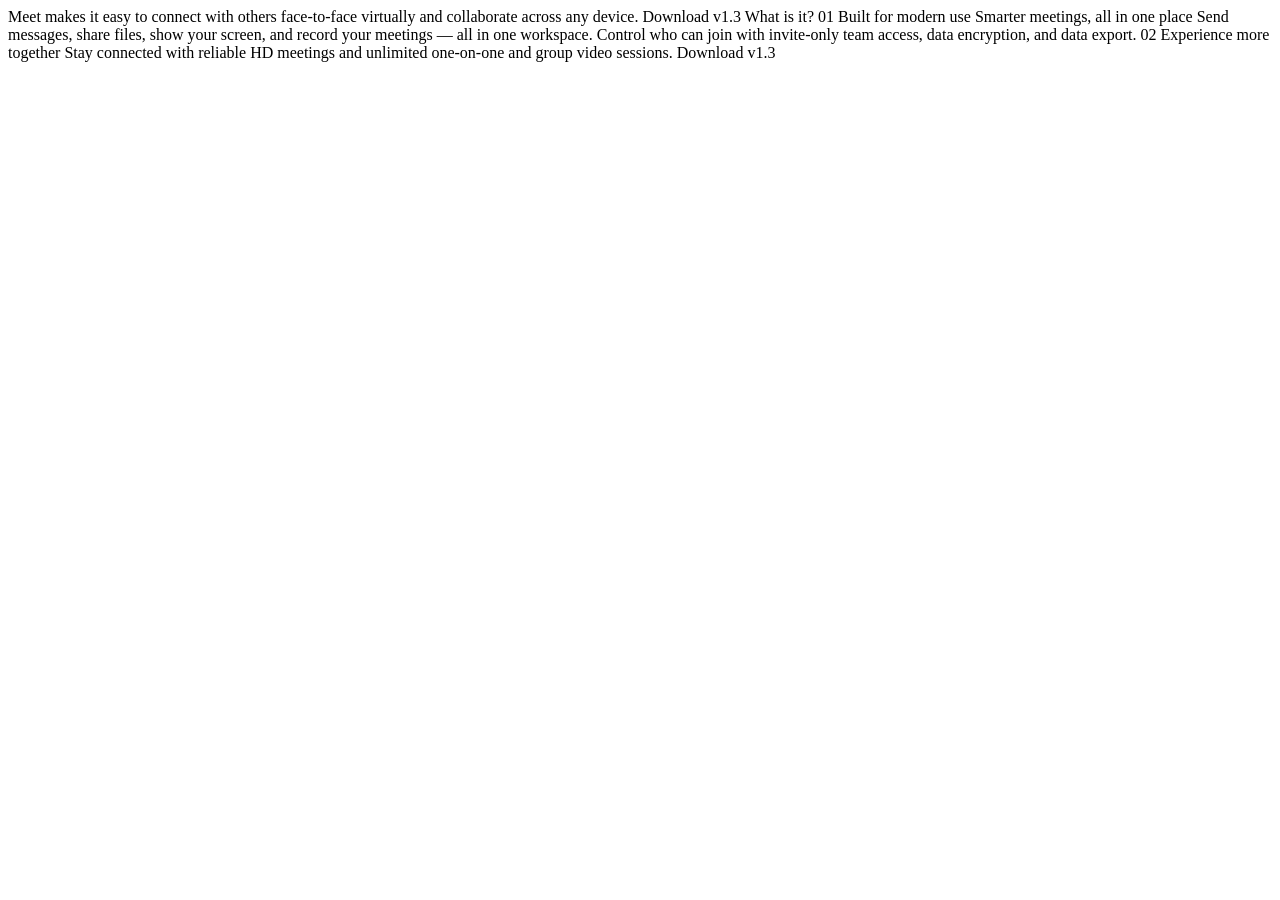
==== starter-code/index.html @ adf5d8d9 "Created repository on Git Hub for the Frontend Mentor Meet Landing Page Challenge" ====
<!DOCTYPE html>
<html lang="en">
<head>
  <meta charset="UTF-8">
  <meta name="viewport" content="width=device-width, initial-scale=1.0">

  <link rel="icon" type="image/png" sizes="32x32" href="./assets/favicon-32x32.png">
  
  <title>Frontend Mentor | Meet landing page</title>
</head>
<body>
  Meet makes it easy to connect with others face-to-face virtually and collaborate across any device.

  Download v1.3
  What is it?

  01
  Built for modern use

  Smarter meetings, all in one place

  Send messages, share files, show your screen, and record your meetings — all in one 
  workspace. Control who can join with invite-only team access, data encryption, and data export.

  02
  Experience more together
  Stay connected with reliable HD meetings and unlimited one-on-one and group video sessions.

  Download v1.3
</body>
</html>
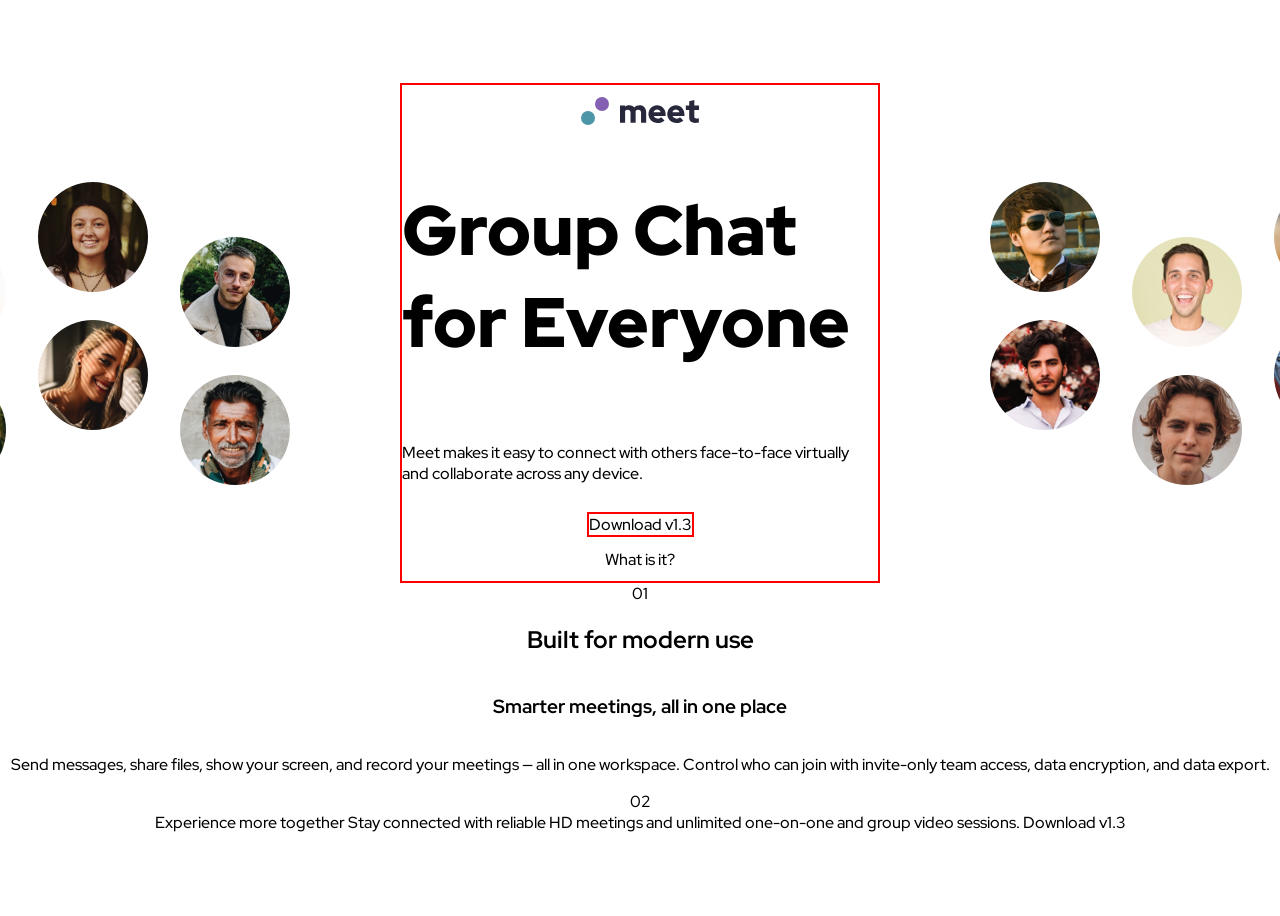
==== commit 493107dc: "Worked on Positioning for first section of Desktop. Used grid to postion the two images & the text w" ====
--- a/starter-code/index.html
+++ b/starter-code/index.html
@@ -1,31 +1,49 @@
-<!DOCTYPE html>
+<!doctype html>
 <html lang="en">
-<head>
-  <meta charset="UTF-8">
-  <meta name="viewport" content="width=device-width, initial-scale=1.0">
+  <head>
+    <meta charset="UTF-8" />
+    <meta name="viewport" content="width=device-width, initial-scale=1.0" />
 
-  <link rel="icon" type="image/png" sizes="32x32" href="./assets/favicon-32x32.png">
-  
-  <title>Frontend Mentor | Meet landing page</title>
-</head>
-<body>
-  Meet makes it easy to connect with others face-to-face virtually and collaborate across any device.
-
-  Download v1.3
-  What is it?
-
-  01
-  Built for modern use
-
-  Smarter meetings, all in one place
-
-  Send messages, share files, show your screen, and record your meetings — all in one 
-  workspace. Control who can join with invite-only team access, data encryption, and data export.
-
-  02
-  Experience more together
-  Stay connected with reliable HD meetings and unlimited one-on-one and group video sessions.
-
-  Download v1.3
-</body>
-</html>+    <link
+      rel="icon"
+      type="image/png"
+      sizes="32x32"
+      href="./assets/favicon-32x32.png"
+    />
+    <link rel="stylesheet" href="reset.css" />
+    <link rel="stylesheet" href="app.css" />
+    <title>Frontend Mentor | Meet landing page</title>
+  </head>
+  <body>
+    <div class="beginning">
+      <div class="text-content">
+        <img src="assets/logo.svg" alt="Company Logo" />
+        <h1>Group Chat for Everyone</h1>
+        <p>
+          Meet makes it easy to connect with others face-to-face virtually and
+          collaborate across any device.
+        </p>
+        <span class="download">Download v1.3</span>
+        <span class="explination">What is it?</span>
+      </div>
+      <img class="hero-left" src="assets/desktop/image-hero-left.png" alt="" />
+      <img
+        class="hero-right"
+        src="assets/desktop/image-hero-right.png"
+        alt=""
+      />
+    </div>
+    <div class="01-pagebreak">01</div>
+    <!-- Images go here  -->
+    <h2>Built for modern use</h2>
+    <h3>Smarter meetings, all in one place</h3>
+    <p>
+      Send messages, share files, show your screen, and record your meetings —
+      all in one workspace. Control who can join with invite-only team access,
+      data encryption, and data export.
+    </p>
+    <div class="02-pagebreak">02</div>
+    Experience more together Stay connected with reliable HD meetings and
+    unlimited one-on-one and group video sessions. Download v1.3
+  </body>
+</html>
--- a/starter-code/app.css
+++ b/starter-code/app.css
@@ -0,0 +1,71 @@
+@import url("https://fonts.googleapis.com/css2?family=Red+Hat+Display:ital,wght@0,300..900;1,300..900&display=swap");
+
+:root {
+  /* Primary */
+
+  --Cyan-600: hsl(192, 37%, 48%);
+  --Purple-600: hsl(268, 34%, 53%);
+
+  /* Secondary */
+
+  --Cyan-300: hsl(192, 90%, 77%);
+  --Purple-300: hsl(268, 100%, 86%);
+
+  /* Nuetral */
+
+  --Slate-900: hsl(240, 21%, 20%);
+  -slate-600: hsl(240, 10%, 57%);
+  -white: hsl(0, 0%, 98%);
+}
+
+body {
+  font-family: "Red Hat Display", sans-serif;
+  display: flex;
+  flex-direction: column;
+  justify-content: center;
+  align-items: center;
+  min-height: 100vh;
+  font-weight: 500;
+}
+
+.beginning {
+  display: grid;
+  grid-template-columns: repeat(3, 1fr);
+  height: 500px;
+  width: 1440px;
+}
+
+.hero-right {
+  justify-self: end;
+  align-self: center;
+  position: relative;
+  left: 1.5rem;
+  grid-column: 3;
+}
+
+.hero-left {
+  justify-self: start;
+  align-self: center;
+  position: relative;
+  right: 1.5rem;
+  grid-column: 1;
+}
+
+.text-content {
+  border: 2px solid red;
+  display: flex;
+  flex-direction: column;
+  justify-content: space-evenly;
+  align-items: center;
+  grid-column: 2;
+  grid-row: 1/2;
+}
+
+.text-content h1 {
+  font-size: 70px;
+  font-weight: 900;
+}
+
+.download {
+  border: 2px solid red;
+}
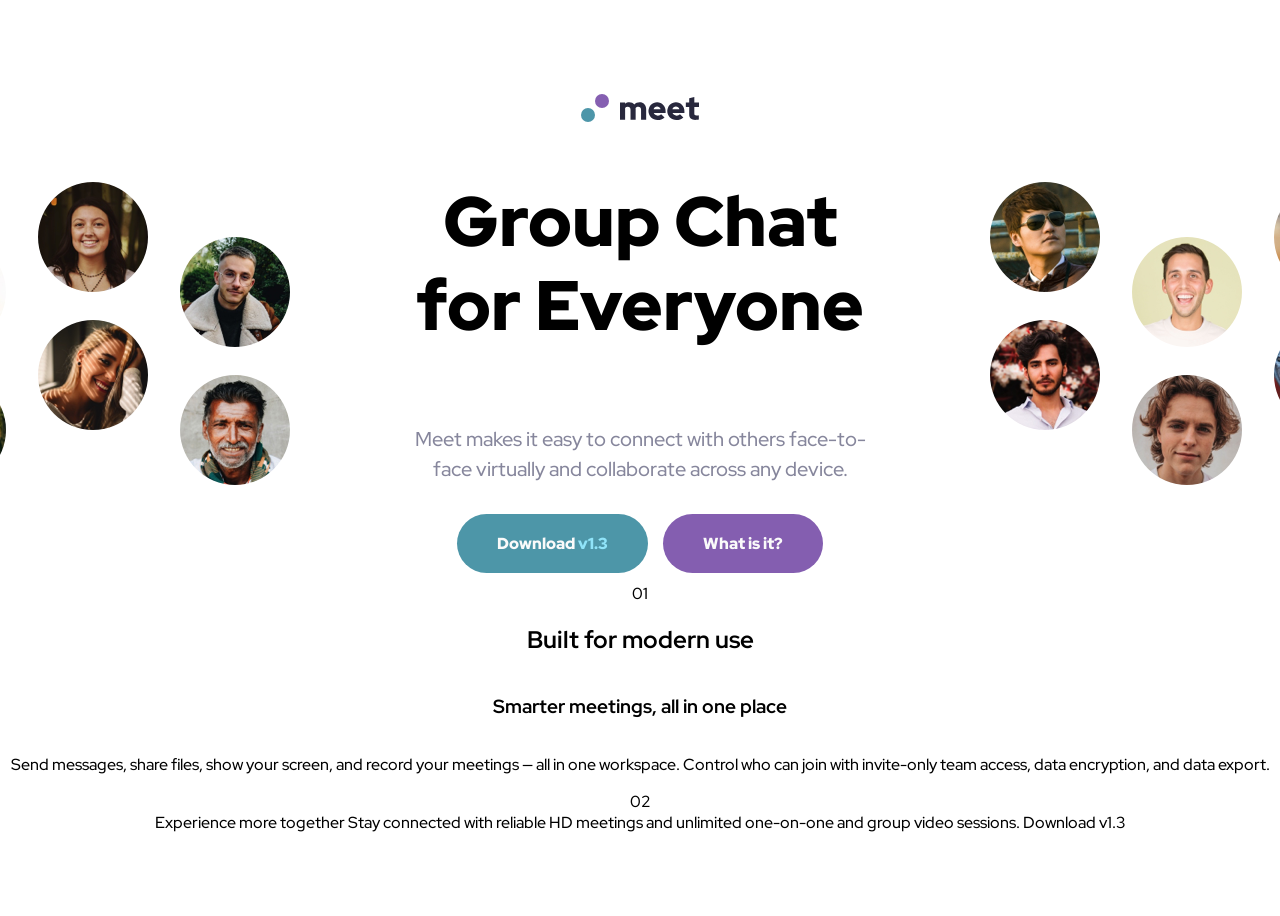
==== commit faac22ab: "Designed the spans to look like buttons under "Download" & "What is it?" and poistioned everything w" ====
--- a/starter-code/index.html
+++ b/starter-code/index.html
@@ -23,8 +23,10 @@
           Meet makes it easy to connect with others face-to-face virtually and
           collaborate across any device.
         </p>
-        <span class="download">Download v1.3</span>
-        <span class="explination">What is it?</span>
+        <div class="buttons">
+          <span class="download">Download <span>v1.3</span></span>
+          <span class="explination">What is it?</span>
+        </div>
       </div>
       <img class="hero-left" src="assets/desktop/image-hero-left.png" alt="" />
       <img
--- a/starter-code/app.css
+++ b/starter-code/app.css
@@ -14,8 +14,8 @@
   /* Nuetral */
 
   --Slate-900: hsl(240, 21%, 20%);
-  -slate-600: hsl(240, 10%, 57%);
-  -white: hsl(0, 0%, 98%);
+  --Slate-600: hsl(240, 10%, 57%);
+  --White: hsl(0, 0%, 98%);
 }
 
 body {
@@ -52,7 +52,7 @@
 }
 
 .text-content {
-  border: 2px solid red;
+  /* border: 2px solid red; */
   display: flex;
   flex-direction: column;
   justify-content: space-evenly;
@@ -62,10 +62,41 @@
 }
 
 .text-content h1 {
+  text-align: center;
   font-size: 70px;
+  font-weight: 900;
+  line-height: 1.2;
+}
+
+.text-content p {
+  text-align: center;
+  color: var(--Slate-600);
+  font-size: 20px;
+  line-height: 1.5;
+}
+
+.download {
+  border-radius: 80px;
+  padding: 1.2rem 2.5rem;
+  background-color: var(--Cyan-600);
+  color: var(--White);
   font-weight: 900;
 }
 
-.download {
-  border: 2px solid red;
+.download span {
+  color: var(--Cyan-300);
 }
+
+.explination {
+  border-radius: 80px;
+  padding: 1.2rem 2.5rem;
+  background-color: var(--Purple-600);
+  color: var(--White);
+  font-weight: 900;
+}
+
+.buttons {
+  width: 380px;
+  display: flex;
+  justify-content: space-around;
+}
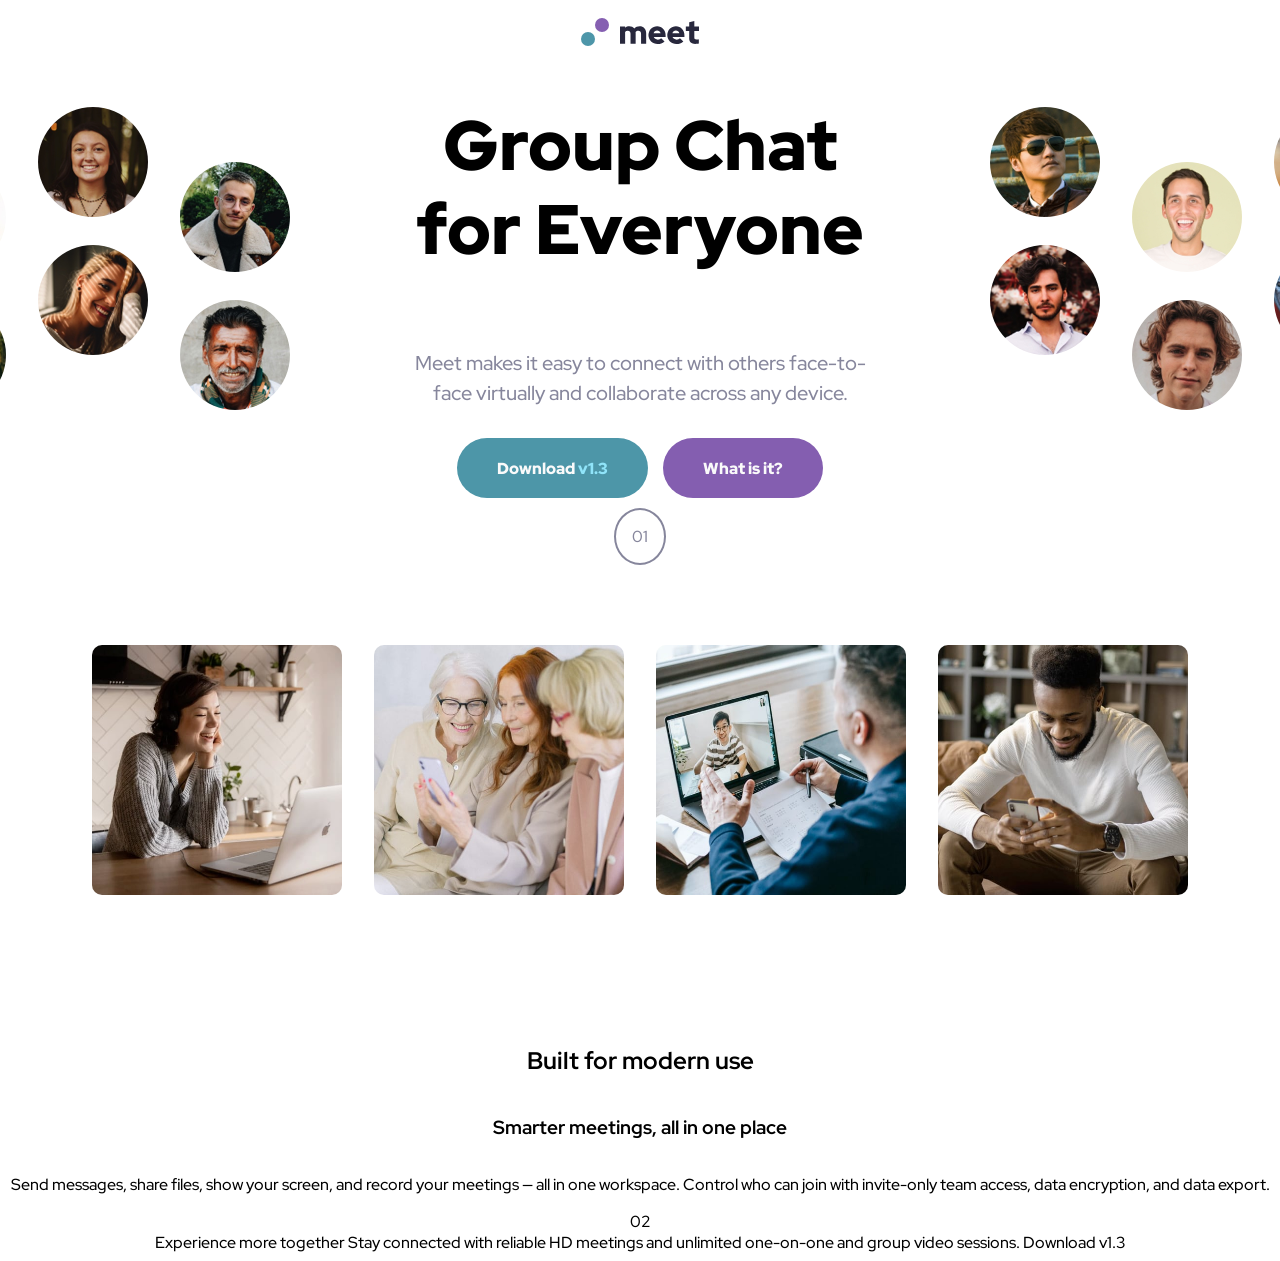
==== commit 99200eeb: "Added images for secondary part of website under 01 page break. Used Grid to space images appropriat" ====
--- a/starter-code/index.html
+++ b/starter-code/index.html
@@ -35,7 +35,13 @@
         alt=""
       />
     </div>
-    <div class="01-pagebreak">01</div>
+    <div class="pagebreak-1">01</div>
+    <div class="pagebreak-images">
+      <img src="assets/desktop/image-woman-in-videocall.jpg" alt="" />
+      <img src="assets/desktop/image-women-videochatting.jpg" alt="" />
+      <img src="assets/desktop/image-men-in-meeting.jpg" alt="" />
+      <img src="assets/desktop/image-man-texting.jpg" alt="" />
+    </div>
     <!-- Images go here  -->
     <h2>Built for modern use</h2>
     <h3>Smarter meetings, all in one place</h3>
@@ -44,7 +50,7 @@
       all in one workspace. Control who can join with invite-only team access,
       data encryption, and data export.
     </p>
-    <div class="02-pagebreak">02</div>
+    <div class="pagebreak-2">02</div>
     Experience more together Stay connected with reliable HD meetings and
     unlimited one-on-one and group video sessions. Download v1.3
   </body>
--- a/starter-code/app.css
+++ b/starter-code/app.css
@@ -52,7 +52,6 @@
 }
 
 .text-content {
-  /* border: 2px solid red; */
   display: flex;
   flex-direction: column;
   justify-content: space-evenly;
@@ -100,3 +99,24 @@
   display: flex;
   justify-content: space-around;
 }
+
+.pagebreak-1 {
+  padding: 1rem;
+  border-radius: 100%;
+  border: 2px solid var(--Slate-600);
+  color: var(--Slate-600);
+}
+
+.pagebreak-images {
+  display: grid;
+  grid-template-columns: repeat(4, 1fr);
+  height: 300px;
+  gap: 2rem;
+  padding: 5rem;
+}
+
+.pagebreak-images img {
+  width: 250px;
+  height: 250px;
+  border-radius: 10px;
+}
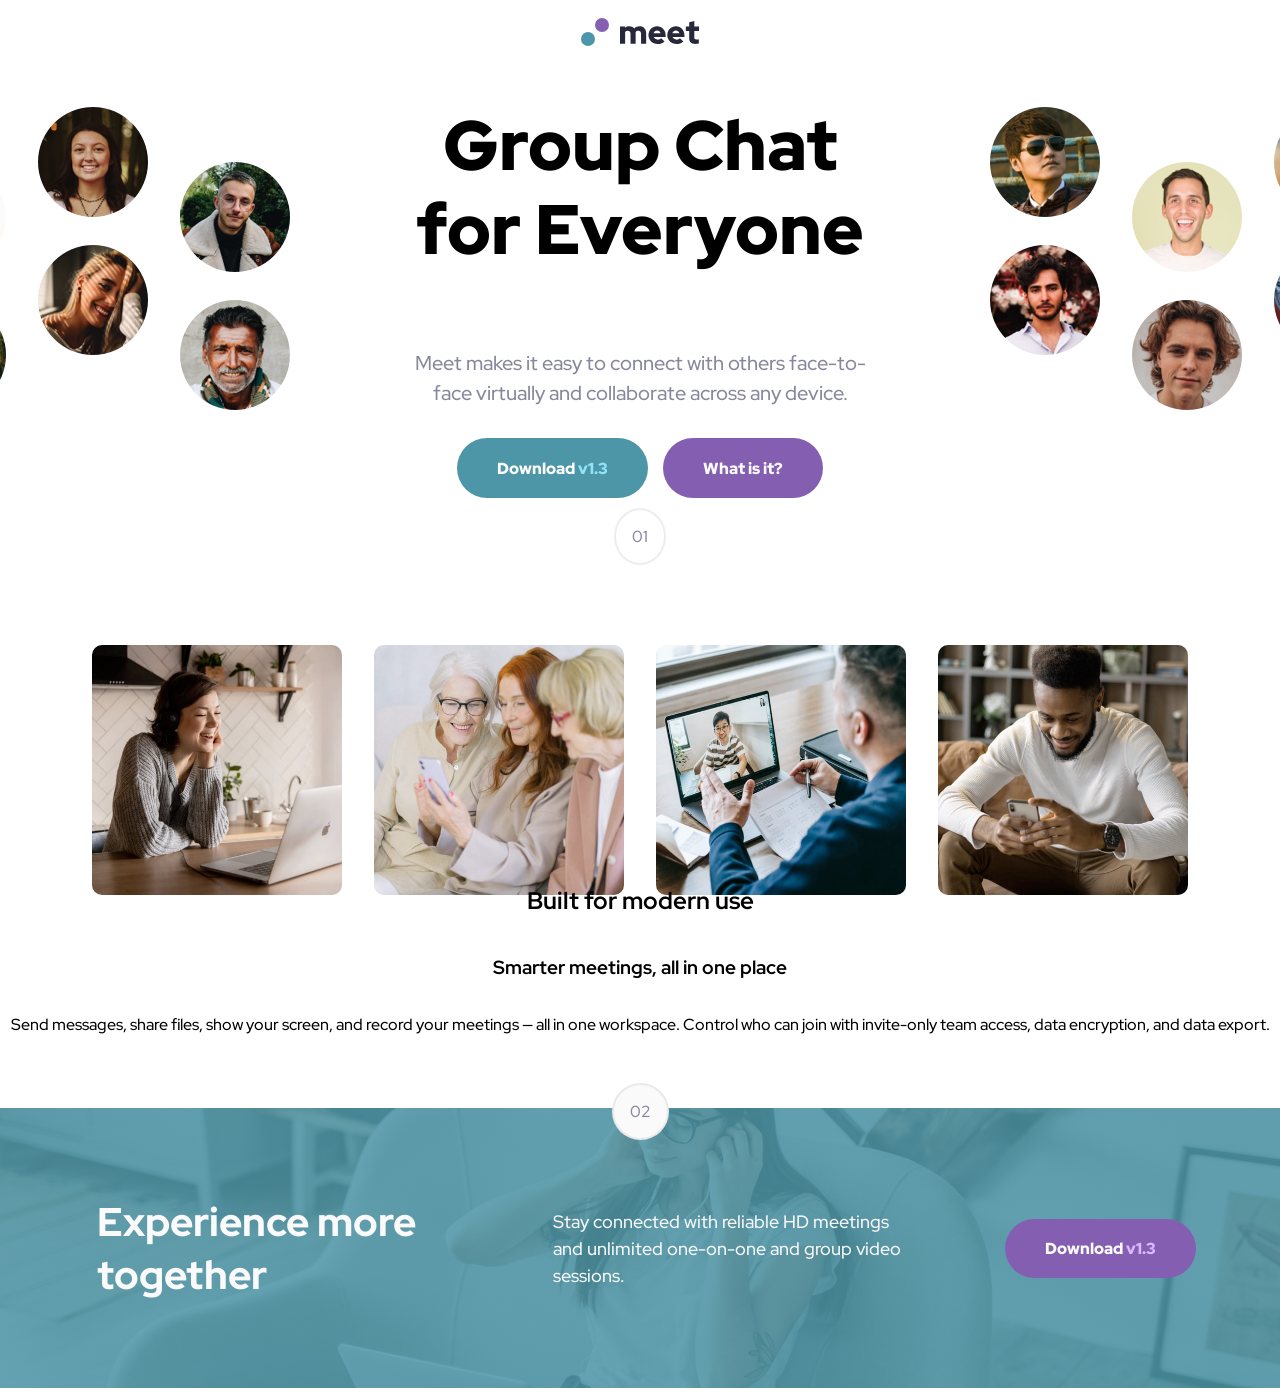
==== commit 8ebdc744: "Sorted the footer using CSS Grid. Poistioned all text. Added background image & used gradient to put" ====
--- a/starter-code/index.html
+++ b/starter-code/index.html
@@ -24,7 +24,7 @@
           collaborate across any device.
         </p>
         <div class="buttons">
-          <span class="download">Download <span>v1.3</span></span>
+          <span class="download1">Download <span>v1.3</span></span>
           <span class="explination">What is it?</span>
         </div>
       </div>
@@ -51,7 +51,13 @@
       data encryption, and data export.
     </p>
     <div class="pagebreak-2">02</div>
-    Experience more together Stay connected with reliable HD meetings and
-    unlimited one-on-one and group video sessions. Download v1.3
+    <footer class="ending">
+      <h2>Experience more together</h2>
+      <p>
+        Stay connected with reliable HD meetings and unlimited one-on-one and
+        group video sessions.
+      </p>
+      <span class="download2">Download <span>v1.3</span></span>
+    </footer>
   </body>
 </html>
--- a/starter-code/app.css
+++ b/starter-code/app.css
@@ -16,6 +16,10 @@
   --Slate-900: hsl(240, 21%, 20%);
   --Slate-600: hsl(240, 10%, 57%);
   --White: hsl(0, 0%, 98%);
+}
+
+* {
+  box-sizing: border-box;
 }
 
 body {
@@ -74,7 +78,7 @@
   line-height: 1.5;
 }
 
-.download {
+.download1 {
   border-radius: 80px;
   padding: 1.2rem 2.5rem;
   background-color: var(--Cyan-600);
@@ -82,7 +86,7 @@
   font-weight: 900;
 }
 
-.download span {
+.download1 span {
   color: var(--Cyan-300);
 }
 
@@ -103,7 +107,7 @@
 .pagebreak-1 {
   padding: 1rem;
   border-radius: 100%;
-  border: 2px solid var(--Slate-600);
+  border: 2px solid hsl(240 10% 57% / 0.15);
   color: var(--Slate-600);
 }
 
@@ -120,3 +124,62 @@
   height: 250px;
   border-radius: 10px;
 }
+
+footer {
+  display: grid;
+  grid-template-columns: 1.5fr 1fr 1fr;
+  height: 280px;
+  width: 1440px;
+  background-image:
+    linear-gradient(hsl(192 37% 48% / 0.85), hsl(192 37% 48% / 0.85)),
+    url(assets/desktop/image-footer.jpg);
+  background-repeat: no-repeat;
+  background-size: cover;
+  background-position: center 100%;
+}
+
+.ending p {
+  color: var(--White);
+  font-size: 18px;
+  line-height: 1.5;
+  grid-column: 2;
+  align-self: center;
+  padding: 0 2rem 0 1rem;
+}
+
+.ending h2 {
+  width: 440px;
+  align-self: center;
+  justify-self: end;
+  grid-column: 1;
+  color: var(--White);
+  font-size: 40px;
+  font-weight: 800;
+}
+
+.pagebreak-2 {
+  grid-column: 2;
+  padding: 1rem;
+  border-radius: 100%;
+  border: 2px solid hsl(240 10% 57% / 0.15);
+  color: var(--Slate-600);
+  background-color: var(--White);
+  position: relative;
+  top: 2rem;
+}
+
+.download2 {
+  border-radius: 80px;
+  padding: 1.2rem 2.5rem;
+  background-color: var(--Purple-600);
+  color: var(--White);
+  font-weight: 900;
+  grid-column: 3;
+  justify-self: start;
+  align-self: center;
+  margin-left: 3.5rem;
+}
+
+.download2 span {
+  color: var(--Purple-300);
+}
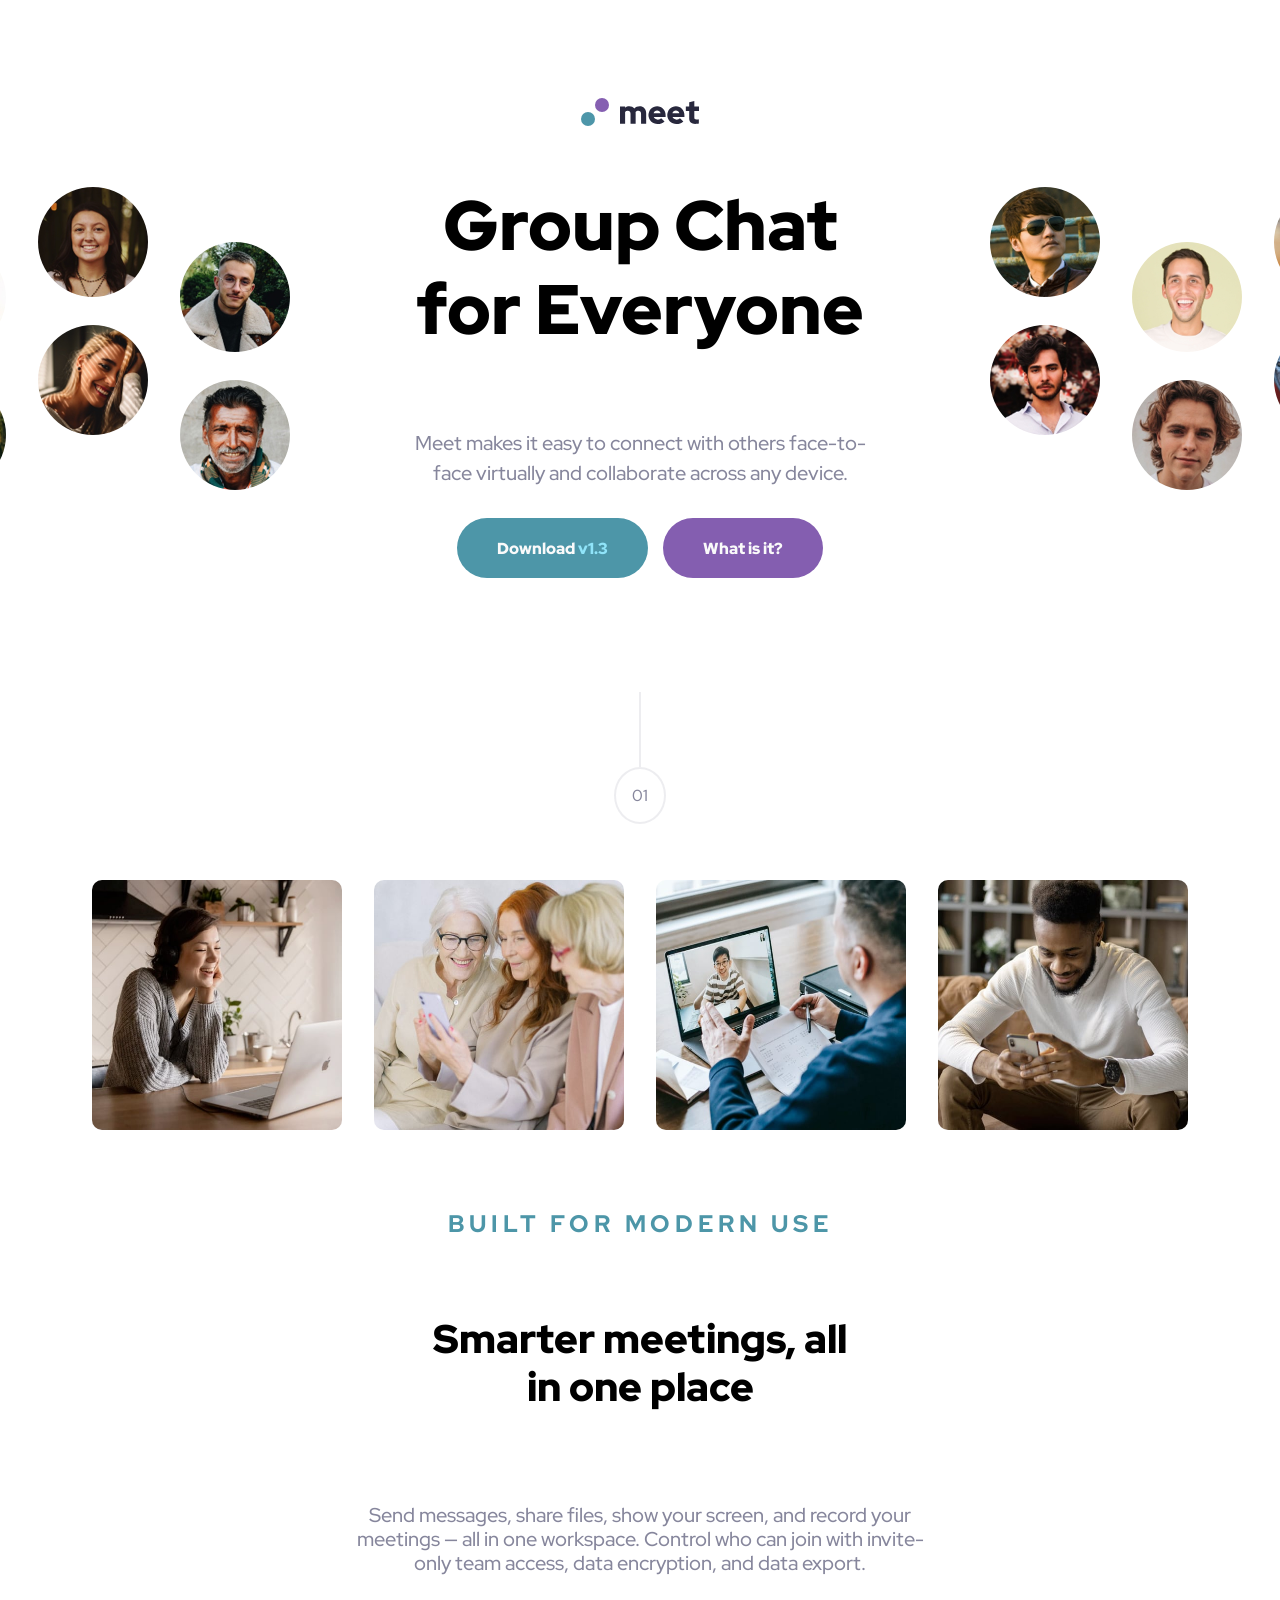
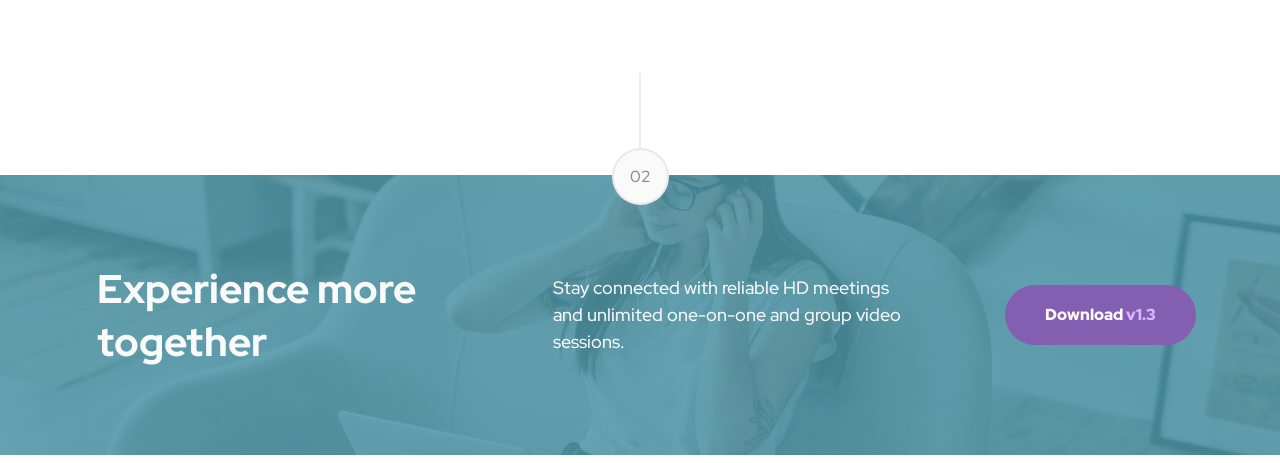
==== commit 2597425b: "Modified CSS & HTML for overall spacing within the website. Added links from top Download & What is " ====
--- a/starter-code/index.html
+++ b/starter-code/index.html
@@ -24,8 +24,8 @@
           collaborate across any device.
         </p>
         <div class="buttons">
-          <span class="download1">Download <span>v1.3</span></span>
-          <span class="explination">What is it?</span>
+          <a href="#download" class="download1">Download <span>v1.3</span></a>
+          <a href="#pagebreak" class="explination">What is it?</a>
         </div>
       </div>
       <img class="hero-left" src="assets/desktop/image-hero-left.png" alt="" />
@@ -35,6 +35,7 @@
         alt=""
       />
     </div>
+    <div class="line1" id="pagebreak"></div>
     <div class="pagebreak-1">01</div>
     <div class="pagebreak-images">
       <img src="assets/desktop/image-woman-in-videocall.jpg" alt="" />
@@ -42,14 +43,16 @@
       <img src="assets/desktop/image-men-in-meeting.jpg" alt="" />
       <img src="assets/desktop/image-man-texting.jpg" alt="" />
     </div>
-    <!-- Images go here  -->
-    <h2>Built for modern use</h2>
-    <h3>Smarter meetings, all in one place</h3>
-    <p>
-      Send messages, share files, show your screen, and record your meetings —
-      all in one workspace. Control who can join with invite-only team access,
-      data encryption, and data export.
-    </p>
+    <div class="whatisit">
+      <h2>Built for modern use</h2>
+      <h3>Smarter meetings, all in one place</h3>
+      <p>
+        Send messages, share files, show your screen, and record your meetings —
+        all in one workspace. Control who can join with invite-only team access,
+        data encryption, and data export.
+      </p>
+    </div>
+    <div class="line2"></div>
     <div class="pagebreak-2">02</div>
     <footer class="ending">
       <h2>Experience more together</h2>
@@ -57,7 +60,7 @@
         Stay connected with reliable HD meetings and unlimited one-on-one and
         group video sessions.
       </p>
-      <span class="download2">Download <span>v1.3</span></span>
+      <span class="download2" id="download">Download <span>v1.3</span></span>
     </footer>
   </body>
 </html>
--- a/starter-code/app.css
+++ b/starter-code/app.css
@@ -37,6 +37,8 @@
   grid-template-columns: repeat(3, 1fr);
   height: 500px;
   width: 1440px;
+  margin-bottom: 6.5rem;
+  margin-top: 5rem;
 }
 
 .hero-right {
@@ -116,7 +118,7 @@
   grid-template-columns: repeat(4, 1fr);
   height: 300px;
   gap: 2rem;
-  padding: 5rem;
+  padding-top: 3.5rem;
 }
 
 .pagebreak-images img {
@@ -125,7 +127,80 @@
   border-radius: 10px;
 }
 
-footer {
+.pagebreak-2 {
+  grid-column: 2;
+  padding: 1rem;
+  border-radius: 100%;
+  border: 2px solid hsl(240 10% 57% / 0.15);
+  color: var(--Slate-600);
+  background-color: var(--White);
+  position: relative;
+  top: 30px;
+}
+
+.download2 {
+  border-radius: 80px;
+  padding: 1.2rem 2.5rem;
+  background-color: var(--Purple-600);
+  color: var(--White);
+  font-weight: 900;
+  grid-column: 3;
+  justify-self: start;
+  align-self: center;
+  margin-left: 3.5rem;
+}
+
+.download2 span {
+  color: var(--Purple-300);
+}
+
+.line2 {
+  border: 1px solid hsl(240 10% 57% / 0.15);
+  height: 75px;
+  position: relative;
+  top: 30px;
+}
+
+.line1 {
+  border: 1px solid hsl(240 10% 57% / 0.15);
+  height: 75px;
+}
+
+.whatisit {
+  display: flex;
+  flex-direction: column;
+  justify-content: center;
+  align-items: center;
+  padding: 4rem 0 3rem 0;
+  width: 1440px;
+  gap: 1rem;
+}
+
+.whatisit h2 {
+  color: var(--Cyan-600);
+  text-transform: uppercase;
+  letter-spacing: 0.3rem;
+  font-weight: 800;
+}
+
+.whatisit h3 {
+  width: 450px;
+  text-align: center;
+  font-size: 40px;
+  font-weight: 900;
+  line-height: 1.2;
+}
+
+.whatisit p {
+  width: 600px;
+  text-align: center;
+  font-size: 20px;
+  line-height: 1.2;
+  color: var(--Slate-600);
+  padding-top: 1rem;
+}
+
+.ending {
   display: grid;
   grid-template-columns: 1.5fr 1fr 1fr;
   height: 280px;
@@ -157,29 +232,7 @@
   font-weight: 800;
 }
 
-.pagebreak-2 {
-  grid-column: 2;
-  padding: 1rem;
-  border-radius: 100%;
-  border: 2px solid hsl(240 10% 57% / 0.15);
-  color: var(--Slate-600);
-  background-color: var(--White);
-  position: relative;
-  top: 2rem;
-}
-
-.download2 {
-  border-radius: 80px;
-  padding: 1.2rem 2.5rem;
-  background-color: var(--Purple-600);
-  color: var(--White);
-  font-weight: 900;
-  grid-column: 3;
-  justify-self: start;
-  align-self: center;
-  margin-left: 3.5rem;
-}
-
-.download2 span {
-  color: var(--Purple-300);
-}
+.download1,
+.explination {
+  text-decoration: none;
+}
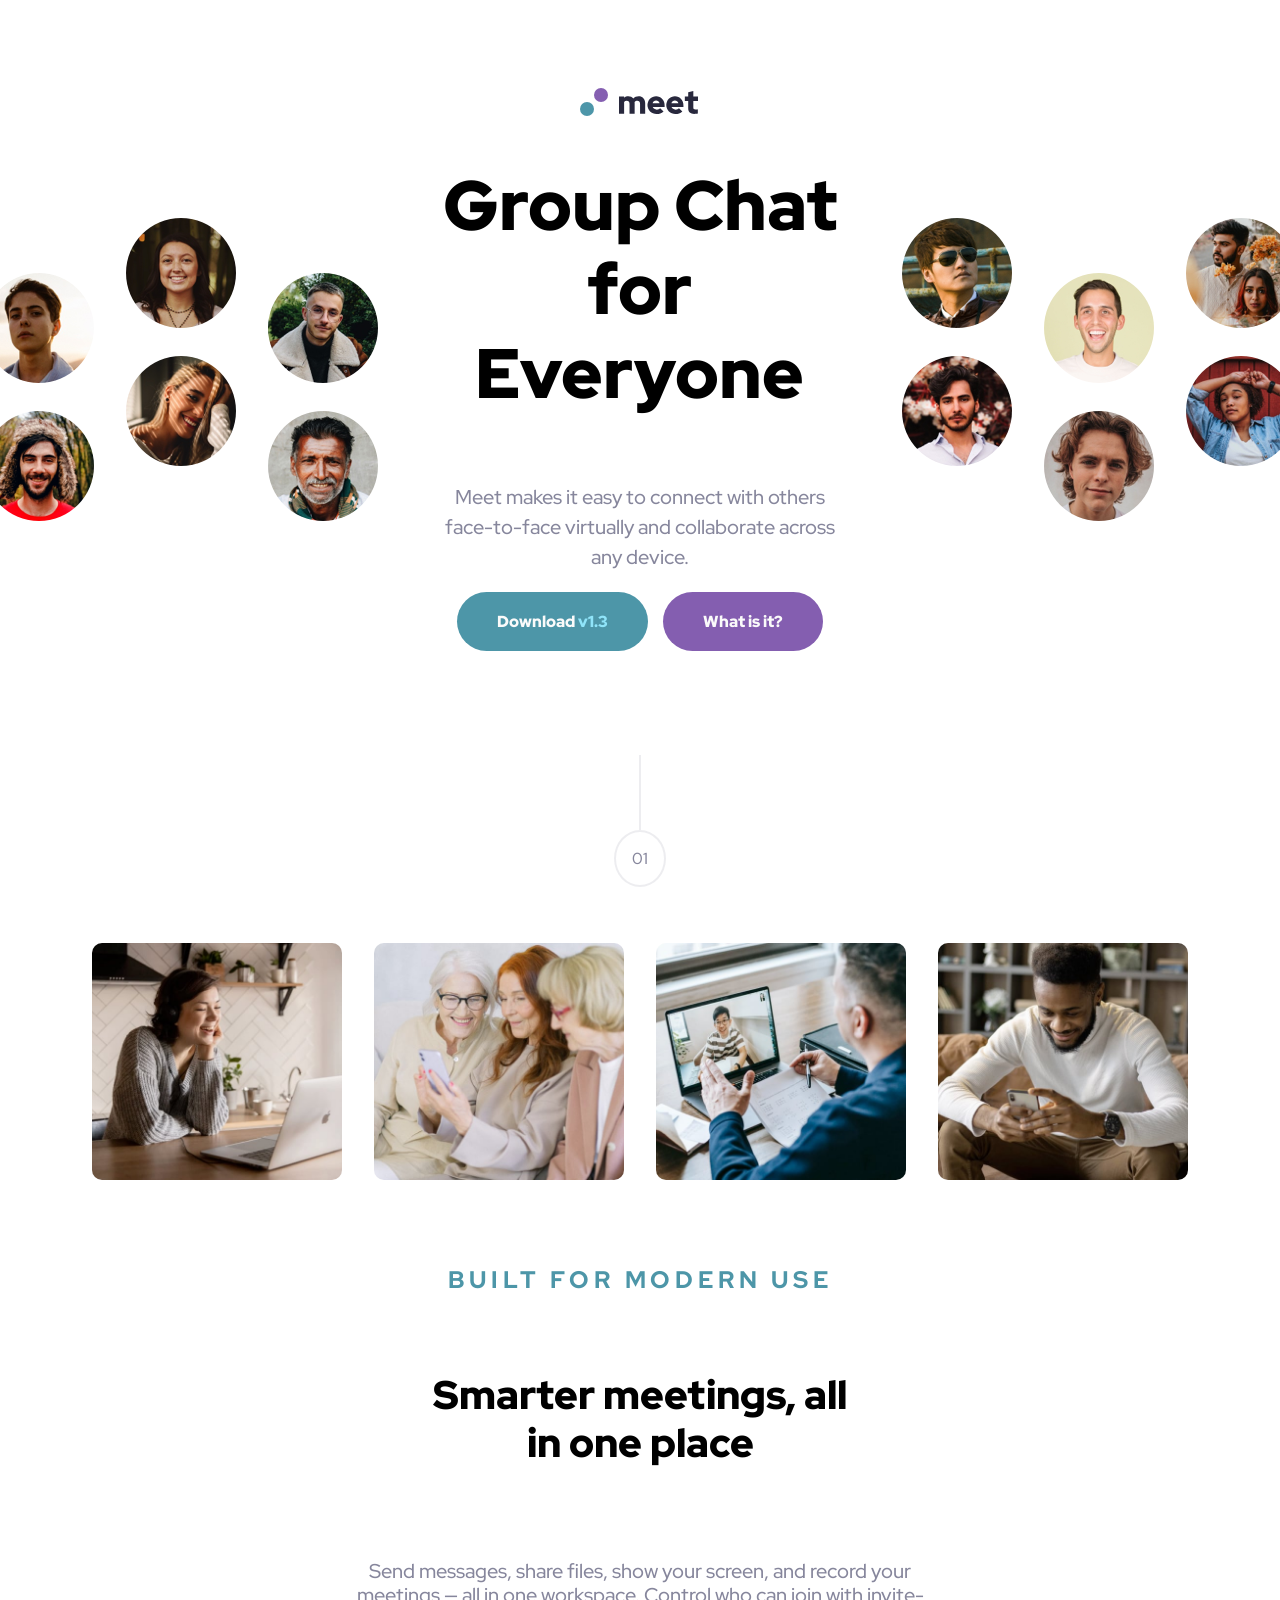
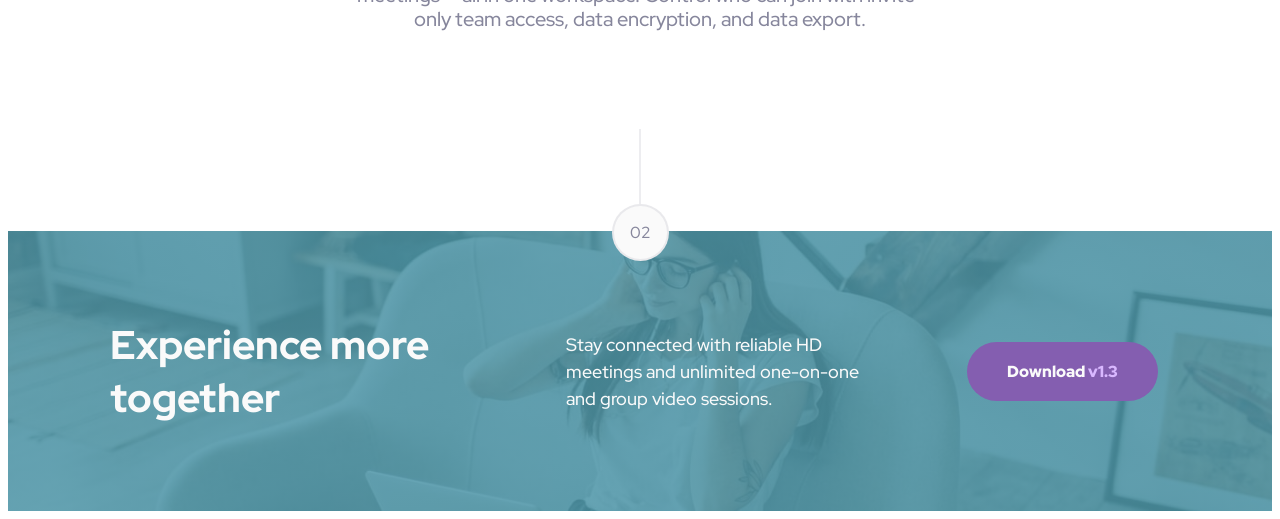
==== commit f90484e6: "Went through all of my Widths and Heights to make the site more responsive & to make the Tablet & Mo" ====
--- a/starter-code/index.html
+++ b/starter-code/index.html
@@ -17,7 +17,7 @@
   <body>
     <div class="beginning">
       <div class="text-content">
-        <img src="assets/logo.svg" alt="Company Logo" />
+        <img class="logo" src="assets/logo.svg" alt="Company Logo" />
         <h1>Group Chat for Everyone</h1>
         <p>
           Meet makes it easy to connect with others face-to-face virtually and
--- a/starter-code/app.css
+++ b/starter-code/app.css
@@ -35,8 +35,9 @@
 .beginning {
   display: grid;
   grid-template-columns: repeat(3, 1fr);
-  height: 500px;
-  width: 1440px;
+  width: 100%;
+  min-height: 500px;
+  max-width: 1440px;
   margin-bottom: 6.5rem;
   margin-top: 5rem;
 }
@@ -101,7 +102,8 @@
 }
 
 .buttons {
-  width: 380px;
+  width: 100%;
+  max-width: 380px;
   display: flex;
   justify-content: space-around;
 }
@@ -116,14 +118,14 @@
 .pagebreak-images {
   display: grid;
   grid-template-columns: repeat(4, 1fr);
-  height: 300px;
   gap: 2rem;
   padding-top: 3.5rem;
 }
 
 .pagebreak-images img {
-  width: 250px;
-  height: 250px;
+  width: 100%;
+  max-width: 250px;
+  height: auto;
   border-radius: 10px;
 }
 
@@ -172,7 +174,8 @@
   justify-content: center;
   align-items: center;
   padding: 4rem 0 3rem 0;
-  width: 1440px;
+  width: 100%;
+  max-width: 1440px;
   gap: 1rem;
 }
 
@@ -184,7 +187,7 @@
 }
 
 .whatisit h3 {
-  width: 450px;
+  max-width: 450px;
   text-align: center;
   font-size: 40px;
   font-weight: 900;
@@ -192,7 +195,7 @@
 }
 
 .whatisit p {
-  width: 600px;
+  max-width: 600px;
   text-align: center;
   font-size: 20px;
   line-height: 1.2;
@@ -203,8 +206,9 @@
 .ending {
   display: grid;
   grid-template-columns: 1.5fr 1fr 1fr;
-  height: 280px;
-  width: 1440px;
+  width: 100%;
+  min-height: 280px;
+  max-width: 1440px;
   background-image:
     linear-gradient(hsl(192 37% 48% / 0.85), hsl(192 37% 48% / 0.85)),
     url(assets/desktop/image-footer.jpg);
@@ -223,7 +227,7 @@
 }
 
 .ending h2 {
-  width: 440px;
+  max-width: 440px;
   align-self: center;
   justify-self: end;
   grid-column: 1;
@@ -236,3 +240,40 @@
 .explination {
   text-decoration: none;
 }
+
+@media (max-width: 768px) {
+  .pagebreak-images {
+    gap: 1rem;
+    padding: 3rem 2rem;
+  }
+
+  .beginning {
+    border: 2px solid red;
+    display: grid;
+    grid-template-columns: repeat(2, 1fr);
+    grid-template-rows: repeat(3, 1fr);
+    width: 100%;
+    min-height: 500px;
+    max-width: 1440px;
+    margin-bottom: 6.5rem;
+    margin-top: 5rem;
+  }
+
+  .hero-right {
+    grid-column: 2;
+    grid-row: 1;
+  }
+
+  .hero-left {
+    grid-column: 1;
+  }
+
+  .text-content {
+    /* display: flex;
+  flex-direction: column;
+  justify-content: space-evenly;
+  align-items: center; */
+    grid-column: 1/3;
+    grid-row: 2/4;
+  }
+}
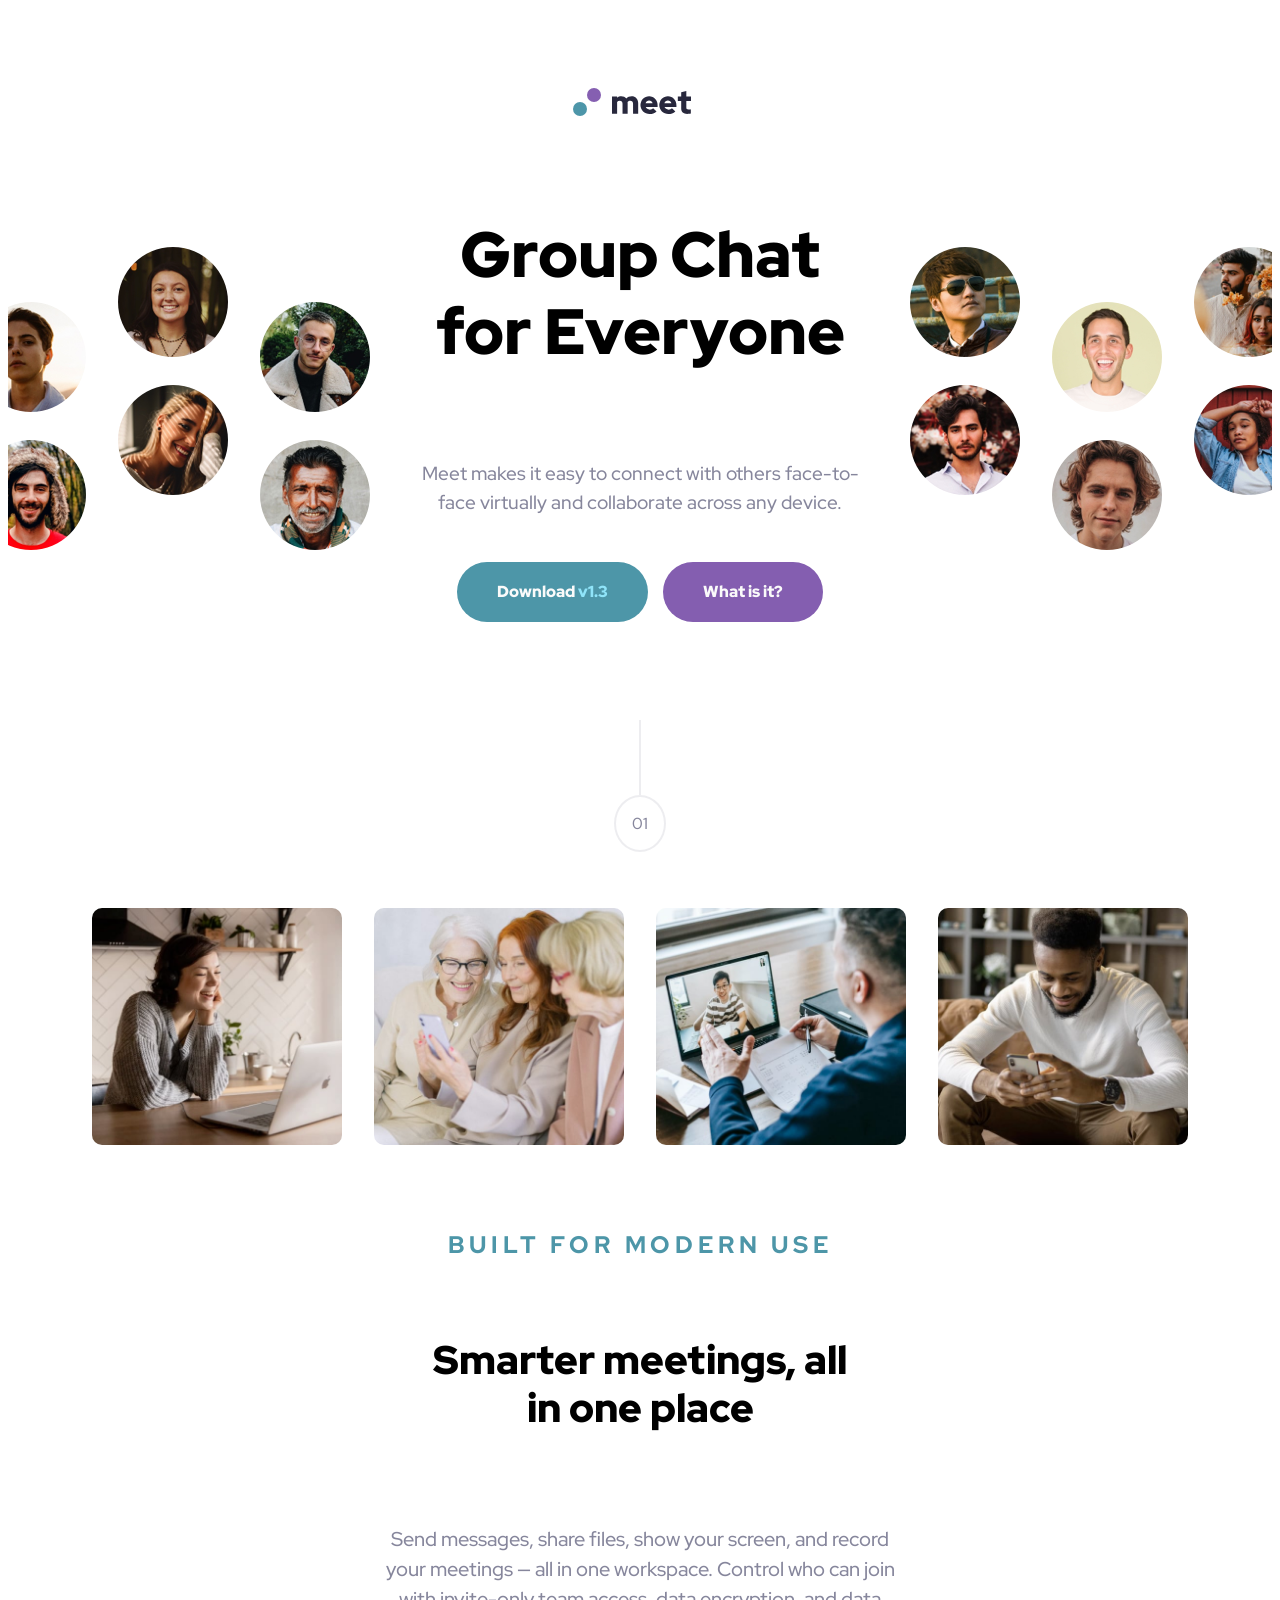
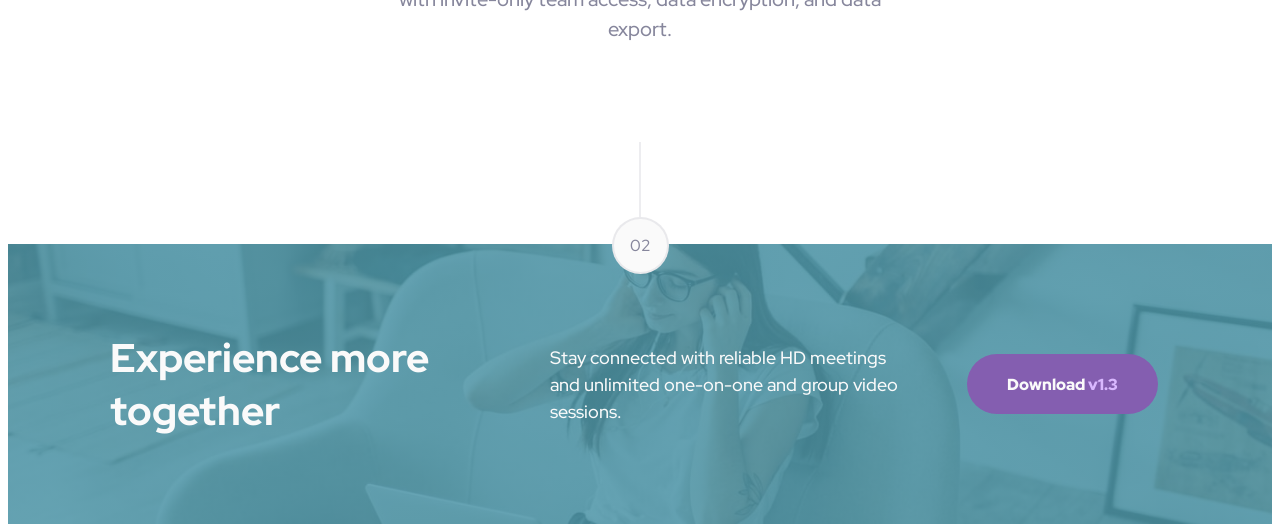
==== commit 40d672f2: "Went through step by step with ChatGPT. Erased my original media queries and individually went throu" ====
--- a/starter-code/index.html
+++ b/starter-code/index.html
@@ -15,9 +15,9 @@
     <title>Frontend Mentor | Meet landing page</title>
   </head>
   <body>
+    <img class="logo" src="assets/logo.svg" alt="Company Logo" />
     <div class="beginning">
       <div class="text-content">
-        <img class="logo" src="assets/logo.svg" alt="Company Logo" />
         <h1>Group Chat for Everyone</h1>
         <p>
           Meet makes it easy to connect with others face-to-face virtually and
@@ -34,6 +34,7 @@
         src="assets/desktop/image-hero-right.png"
         alt=""
       />
+      <img class="hero-small" src="assets/tablet/image-hero.png" alt="" />
     </div>
     <div class="line1" id="pagebreak"></div>
     <div class="pagebreak-1">01</div>
--- a/starter-code/app.css
+++ b/starter-code/app.css
@@ -34,28 +34,39 @@
 
 .beginning {
   display: grid;
-  grid-template-columns: repeat(3, 1fr);
+  grid-template-columns:
+    minmax(0, 1fr)
+    minmax(420px, 500px)
+    minmax(0, 1fr);
   width: 100%;
   min-height: 500px;
   max-width: 1440px;
-  margin-bottom: 6.5rem;
-  margin-top: 5rem;
+  overflow: hidden;
+  margin-bottom: 4.5rem;
+  margin-top: 2rem;
 }
 
 .hero-right {
   justify-self: end;
   align-self: center;
-  position: relative;
-  left: 1.5rem;
   grid-column: 3;
+  transform: translateX(2rem);
 }
 
 .hero-left {
   justify-self: start;
   align-self: center;
-  position: relative;
-  right: 1.5rem;
   grid-column: 1;
+  transform: translateX(-2rem);
+}
+
+.hero-small {
+  display: none;
+}
+
+.logo {
+  margin-top: 5rem;
+  margin-right: 1rem;
 }
 
 .text-content {
@@ -69,7 +80,8 @@
 
 .text-content h1 {
   text-align: center;
-  font-size: 70px;
+  font-size: clamp(3.2rem, 5vw, 4.375rem);
+  max-width: 450px;
   font-weight: 900;
   line-height: 1.2;
 }
@@ -77,8 +89,9 @@
 .text-content p {
   text-align: center;
   color: var(--Slate-600);
-  font-size: 20px;
+  font-size: clamp(1rem, 1.5vw, 1.25rem);
   line-height: 1.5;
+  max-width: 460px;
 }
 
 .download1 {
@@ -150,6 +163,7 @@
   justify-self: start;
   align-self: center;
   margin-left: 3.5rem;
+  white-space: nowrap;
 }
 
 .download2 span {
@@ -189,16 +203,18 @@
 .whatisit h3 {
   max-width: 450px;
   text-align: center;
-  font-size: 40px;
+  font-size: 2.5rem;
   font-weight: 900;
   line-height: 1.2;
 }
 
 .whatisit p {
+  width: 100%;
   max-width: 600px;
+  padding-inline: 2rem;
   text-align: center;
-  font-size: 20px;
-  line-height: 1.2;
+  font-size: 1.25rem;
+  line-height: 1.5;
   color: var(--Slate-600);
   padding-top: 1rem;
 }
@@ -219,11 +235,10 @@
 
 .ending p {
   color: var(--White);
-  font-size: 18px;
+  font-size: clamp(1rem, 1.5vw, 1.125rem);
   line-height: 1.5;
   grid-column: 2;
   align-self: center;
-  padding: 0 2rem 0 1rem;
 }
 
 .ending h2 {
@@ -232,7 +247,7 @@
   justify-self: end;
   grid-column: 1;
   color: var(--White);
-  font-size: 40px;
+  font-size: clamp(1rem, 4vw, 2.5rem);
   font-weight: 800;
 }
 
@@ -241,39 +256,142 @@
   text-decoration: none;
 }
 
-@media (max-width: 768px) {
+@media (max-width: 1230px) {
+  .beginning {
+    grid-template-columns: 1fr;
+    grid-template-rows: auto auto;
+  }
+
+  .text-content {
+    padding-top: 3rem;
+    max-width: 500px;
+    width: 100%;
+    justify-self: center;
+    grid-column: 1;
+    grid-row: 2;
+    gap: 1.5rem;
+  }
+
+  .text-content h1 {
+    font-size: clamp(2.5rem, 5vw, 4rem);
+    max-width: 450px;
+  }
+
+  .text-content p {
+    max-width: 500px;
+    font-size: 1.125rem;
+    padding-bottom: 1rem;
+  }
+
+  .whatisit h3 {
+    font-size: 2rem;
+  }
+
+  .whatisit p {
+    font-size: 1.125rem;
+  }
+
+  .hero-left,
+  .hero-right {
+    display: none;
+  }
+
+  .hero-small {
+    width: 110%;
+    max-width: none;
+    justify-self: center;
+    height: auto;
+    display: block;
+    grid-column: 1;
+    grid-row: 1;
+  }
   .pagebreak-images {
     gap: 1rem;
-    padding: 3rem 2rem;
-  }
-
-  .beginning {
-    border: 2px solid red;
+    padding-inline: 2rem;
+  }
+}
+
+@media (max-width: 1100px) {
+  .ending {
+    padding-inline: 2rem;
+  }
+}
+
+@media (max-width: 780px) {
+  .pagebreak-images {
+    grid-template-columns: repeat(2, 1fr);
+    gap: 2rem;
+  }
+
+  .ending {
     display: grid;
-    grid-template-columns: repeat(2, 1fr);
-    grid-template-rows: repeat(3, 1fr);
-    width: 100%;
-    min-height: 500px;
-    max-width: 1440px;
-    margin-bottom: 6.5rem;
-    margin-top: 5rem;
-  }
-
-  .hero-right {
-    grid-column: 2;
+    min-height: 350px;
+    grid-template-columns: 1fr;
+    grid-template-rows: auto auto auto;
+    align-content: start;
+    padding-block: 3rem;
+    gap: 2rem;
+    background-image:
+      linear-gradient(hsl(192 37% 48% / 0.85), hsl(192 37% 48% / 0.85)),
+      url(assets/tablet/image-footer.jpg);
+    background-repeat: no-repeat;
+    background-size: cover;
+    background-position: center 50%;
+  }
+
+  .ending h2 {
+    text-align: center;
+    justify-self: center;
+    width: 300px;
+    padding-top: 1rem;
+    grid-column: 1;
     grid-row: 1;
   }
 
-  .hero-left {
-    grid-column: 1;
-  }
-
-  .text-content {
-    /* display: flex;
-  flex-direction: column;
-  justify-content: space-evenly;
-  align-items: center; */
-    grid-column: 1/3;
-    grid-row: 2/4;
-  }
-}
+  .ending p {
+    align-self: start;
+    text-align: center;
+    grid-column: 1;
+    grid-row: 2;
+  }
+
+  .download2 {
+    margin-right: 3rem;
+    align-self: start;
+    justify-self: center;
+    grid-column: 1;
+    grid-row: 3;
+  }
+}
+
+@media (max-width: 593px) {
+  .ending h2 {
+    font-size: 2rem;
+  }
+
+  .text-content p {
+    font-size: 1.0625rem;
+    padding-inline: 1rem;
+  }
+
+  .whatisit h3 {
+    font-size: 1.75rem;
+  }
+
+  .whatisit p {
+    font-size: 1rem;
+    padding-inline: 2rem;
+  }
+
+  .buttons {
+    gap: 1rem;
+    display: flex;
+    flex-direction: column;
+    justify-content: space-around;
+    align-items: center;
+  }
+
+  .explination {
+    padding-inline: 1.7rem;
+  }
+}
